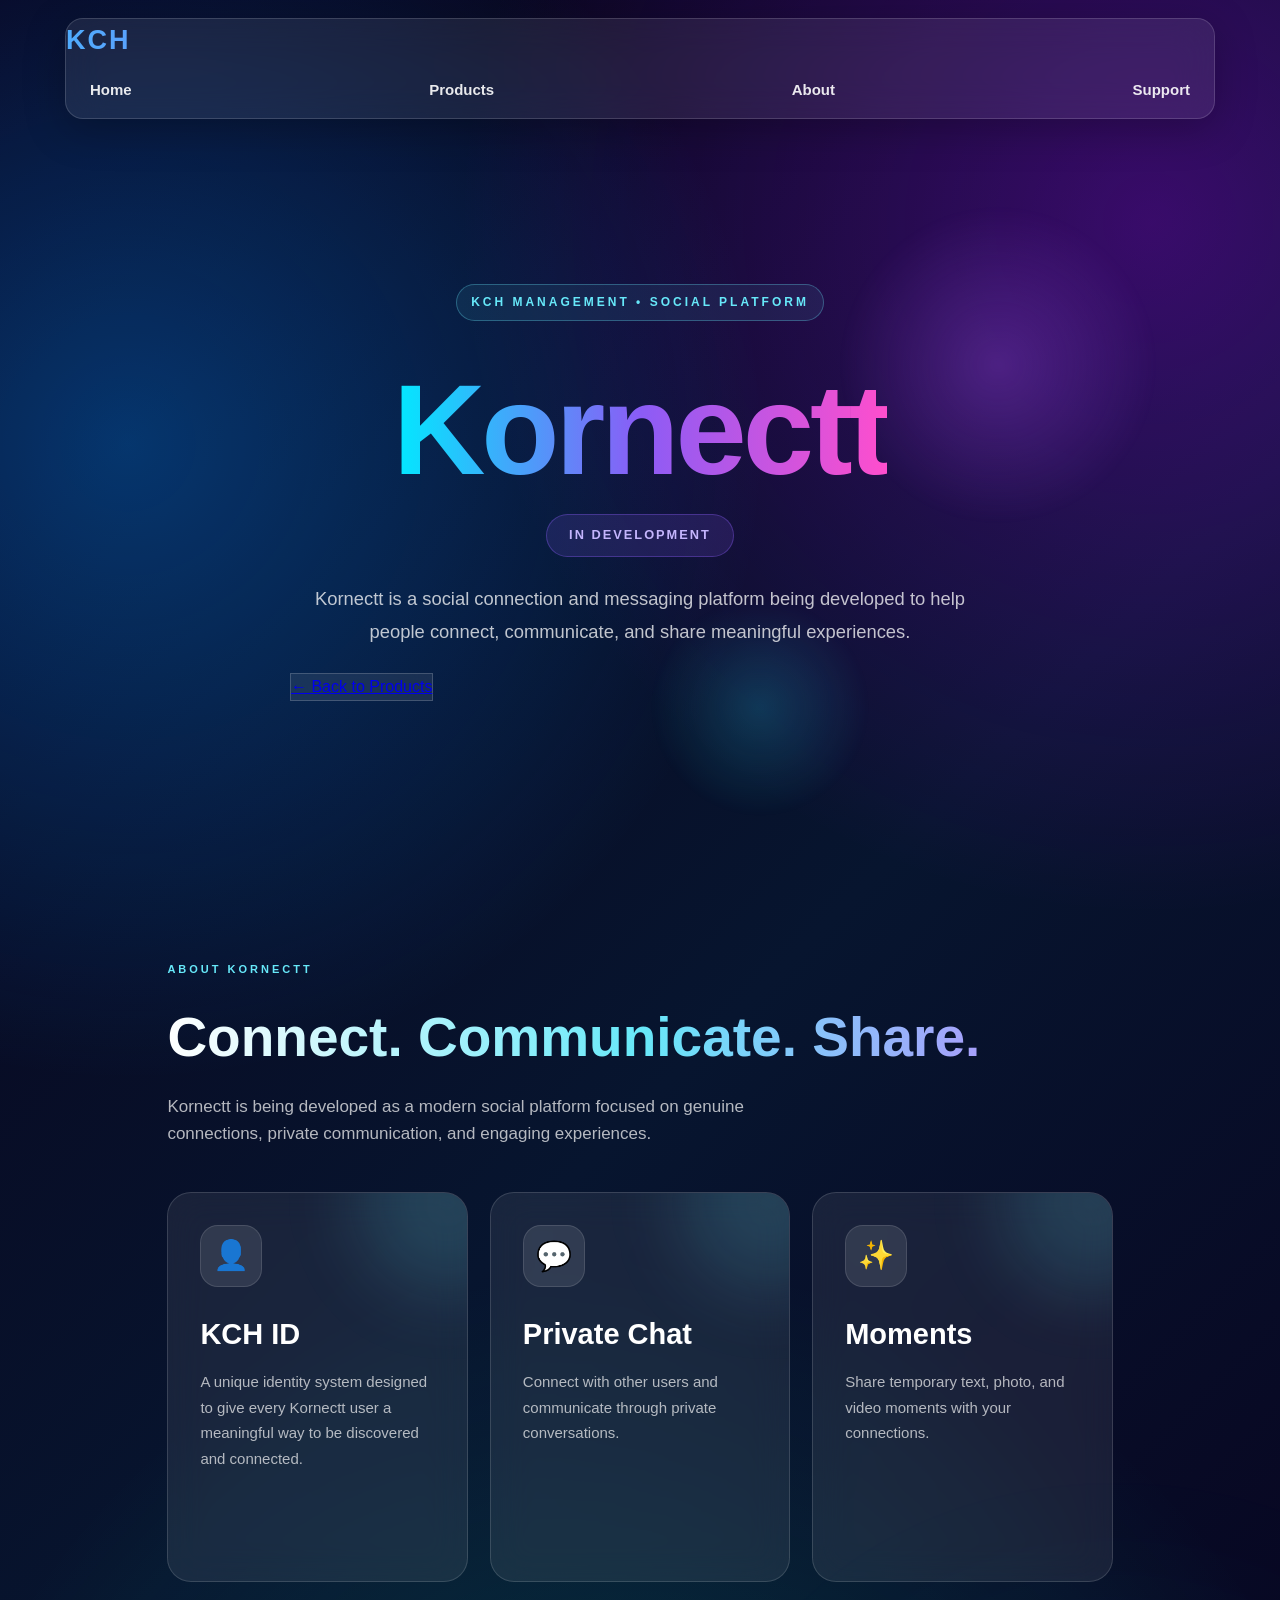
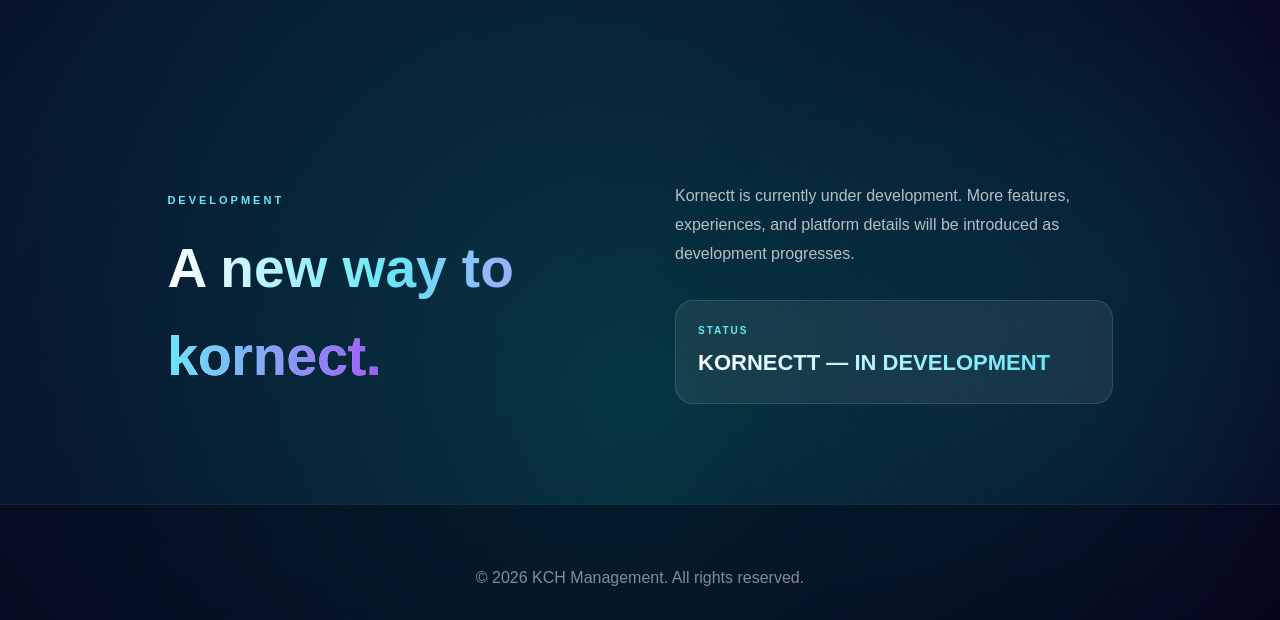
==== kornectt.html @ 22170233 "Add files via upload" ====
<!DOCTYPE html>
<html lang="en">

<head>
    <meta charset="UTF-8">
    <meta name="viewport" content="width=device-width, initial-scale=1.0">

    <title>Kornectt | KCH Management</title>

    <link rel="stylesheet" href="style.css">
</head>

<body>

    <header class="navbar">

        <div class="logo">
            KCH
        </div>

        <nav>
            <a href="index.html#home">Home</a>
            <a href="index.html#products">Products</a>
            <a href="index.html#about">About</a>
            <a href="index.html#support">Support</a>
        </nav>

    </header>


    <main>

        <section class="project-hero">

            <div class="project-content">

                <span class="hero-label">
                    KCH MANAGEMENT • SOCIAL PLATFORM
                </span>

                <h1>
                    <span>Kornectt</span>
                </h1>

                <p class="project-status-large">
                    IN DEVELOPMENT
                </p>

                <p>
                    Kornectt is a social connection and messaging
                    platform being developed to help people connect,
                    communicate, and share meaningful experiences.
                </p>

                <div class="hero-buttons">

                    <a href="index.html#products" class="secondary-button">
                        ← Back to Products
                    </a>

                </div>

            </div>

            <div class="hero-orb orb-one"></div>
            <div class="hero-orb orb-two"></div>

        </section>


        <section class="project-info">

            <div class="section-heading">

                <span class="section-label">
                    ABOUT KORNECTT
                </span>

                <h2>
                    Connect.
                    <span>Communicate. Share.</span>
                </h2>

                <p>
                    Kornectt is being developed as a modern social
                    platform focused on genuine connections,
                    private communication, and engaging experiences.
                </p>

            </div>


            <div class="product-grid">

                <article class="product-card">

                    <div class="product-icon">👤</div>

                    <h3>KCH ID</h3>

                    <p>
                        A unique identity system designed to give
                        every Kornectt user a meaningful way to be
                        discovered and connected.
                    </p>

                </article>


                <article class="product-card">

                    <div class="product-icon">💬</div>

                    <h3>Private Chat</h3>

                    <p>
                        Connect with other users and communicate
                        through private conversations.
                    </p>

                </article>


                <article class="product-card">

                    <div class="product-icon">✨</div>

                    <h3>Moments</h3>

                    <p>
                        Share temporary text, photo, and video
                        moments with your connections.
                    </p>

                </article>

            </div>

        </section>


        <section class="project-development">

            <div class="about-content">

                <div class="about-heading">

                    <span class="section-label">
                        DEVELOPMENT
                    </span>

                    <h2>
                        A new way to
                        <span>kornect.</span>
                    </h2>

                </div>

                <div class="about-text">

                    <p>
                        Kornectt is currently under development.
                        More features, experiences, and platform
                        details will be introduced as development
                        progresses.
                    </p>

                    <div class="about-highlight">

                        <span>STATUS</span>

                        <strong>
                            KORNECTT — IN DEVELOPMENT
                        </strong>

                    </div>

                </div>

            </div>

        </section>

    </main>


    <footer>

        <p>
            © 2026 KCH Management. All rights reserved.
        </p>

    </footer>

</body>

</html>
---- style.css ----
* {
    margin: 0;
    padding: 0;
    box-sizing: border-box;
}

html {
    scroll-behavior: smooth;
}

body {
    font-family: Arial, Helvetica, sans-serif;
    color: #ffffff;
    line-height: 1.6;
    min-height: 100vh;
    overflow-x: hidden;

    background:
        radial-gradient(circle at 10% 20%, rgba(0, 140, 255, 0.35), transparent 30%),
        radial-gradient(circle at 90% 10%, rgba(170, 0, 255, 0.30), transparent 30%),
        radial-gradient(circle at 50% 90%, rgba(0, 255, 200, 0.18), transparent 35%),
        linear-gradient(135deg, #090018, #07152f 50%, #09001c);
}

/* Glass navigation */

header {
    position: fixed;
    top: 18px;
    left: 50%;
    transform: translateX(-50%);
    width: min(1150px, calc(100% - 30px));
    z-index: 1000;

    background: rgba(255, 255, 255, 0.08);
    border: 1px solid rgba(255, 255, 255, 0.15);
    backdrop-filter: blur(18px);
    -webkit-backdrop-filter: blur(18px);

    border-radius: 18px;
    box-shadow: 0 10px 40px rgba(0, 0, 0, 0.25);
}

nav {
    padding: 16px 24px;
    display: flex;
    justify-content: space-between;
    align-items: center;
}

.logo {
    font-size: 27px;
    font-weight: 900;
    letter-spacing: 2px;

    background: linear-gradient(90deg, #4facfe, #a855f7, #22d3ee);
    -webkit-background-clip: text;
    -webkit-text-fill-color: transparent;
}

nav ul {
    list-style: none;
    display: flex;
    gap: 28px;
}

nav a {
    color: rgba(255, 255, 255, 0.9);
    text-decoration: none;
    font-size: 15px;
    font-weight: 600;
    transition: 0.3s;
}

nav a:hover {
    color: #67e8f9;
}

/* Main */

main {
    padding-top: 90px;
}

section {
    width: min(1150px, calc(100% - 40px));
    margin: auto;
    padding: 110px 0;
}

/* Hero */

#home {
    min-height: 90vh;
    display: flex;
    flex-direction: column;
    justify-content: center;
    position: relative;
}

#home::before {
    content: "";
    position: absolute;
    width: 280px;
    height: 280px;
    background: rgba(0, 200, 255, 0.25);
    filter: blur(80px);
    border-radius: 50%;
    right: 5%;
    top: 20%;
    z-index: -1;
}

#home h1 {
    max-width: 850px;
    font-size: clamp(55px, 9vw, 105px);
    line-height: 0.95;
    margin-bottom: 30px;

    background: linear-gradient(
        90deg,
        #ffffff,
        #67e8f9,
        #a855f7,
        #f472b6
    );

    -webkit-background-clip: text;
    -webkit-text-fill-color: transparent;
}

#home p {
    max-width: 650px;
    font-size: 20px;
    color: rgba(255, 255, 255, 0.75);
    margin-bottom: 38px;
}

#home a {
    width: fit-content;
    padding: 15px 27px;
    border-radius: 14px;

    color: #ffffff;
    text-decoration: none;
    font-weight: 700;

    background: linear-gradient(
        135deg,
        #2563eb,
        #7c3aed,
        #db2777
    );

    box-shadow:
        0 10px 30px rgba(124, 58, 237, 0.35);

    transition: 0.3s;
}

#home a:hover {
    transform: translateY(-4px);
    box-shadow:
        0 15px 40px rgba(124, 58, 237, 0.5);
}

/* Headings */

h2 {
    font-size: clamp(36px, 5vw, 55px);
    margin-bottom: 45px;

    background: linear-gradient(
        90deg,
        #ffffff,
        #67e8f9,
        #c084fc
    );

    -webkit-background-clip: text;
    -webkit-text-fill-color: transparent;
}

h3 {
    font-size: 27px;
    margin-bottom: 12px;
}

section p {
    color: rgba(255, 255, 255, 0.7);
}

/* Product cards */

#products {
    display: grid;
    grid-template-columns: repeat(3, 1fr);
    gap: 20px;
}

#products h2 {
    grid-column: 1 / -1;
}

#products > div {
    min-height: 220px;
    padding: 30px;

    border-radius: 22px;

    background: rgba(255, 255, 255, 0.08);
    border: 1px solid rgba(255, 255, 255, 0.14);

    backdrop-filter: blur(16px);
    -webkit-backdrop-filter: blur(16px);

    box-shadow:
        0 20px 50px rgba(0, 0, 0, 0.2);

    transition: 0.35s;
}

#products > div:hover {
    transform: translateY(-8px);

    background: rgba(255, 255, 255, 0.12);

    border-color: rgba(103, 232, 249, 0.4);

    box-shadow:
        0 25px 60px rgba(0, 150, 255, 0.18);
}

/* About and support */

#about,
#support {
    border-radius: 25px;
    margin-bottom: 30px;

    background: rgba(255, 255, 255, 0.055);
    border: 1px solid rgba(255, 255, 255, 0.1);

    backdrop-filter: blur(15px);
    -webkit-backdrop-filter: blur(15px);
}

/* Footer */

footer {
    padding: 35px 20px;
    text-align: center;

    border-top: 1px solid rgba(255, 255, 255, 0.1);

    color: rgba(255, 255, 255, 0.5);
}

/* Mobile */

@media (max-width: 800px) {

    header {
        top: 10px;
    }

    nav {
        padding: 14px 18px;
    }

    nav ul {
        gap: 12px;
    }

    nav a {
        font-size: 12px;
    }

    section {
        width: min(100% - 30px, 650px);
        padding: 80px 0;
    }

    #home {
        min-height: 85vh;
    }

    #home h1 {
        font-size: 58px;
    }

    #home p {
        font-size: 17px;
    }

    #products {
        display: block;
    }

    #products > div {
        margin-bottom: 18px;
    }
}

/* Enhanced Hero */

.hero-content {
    position: relative;
    z-index: 2;
    max-width: 850px;
}

.hero-label {
    display: inline-block;
    margin-bottom: 25px;
    padding: 8px 14px;

    border: 1px solid rgba(103, 232, 249, 0.3);
    border-radius: 100px;

    background: rgba(103, 232, 249, 0.08);

    color: #67e8f9;
    font-size: 12px;
    font-weight: 800;
    letter-spacing: 3px;
}

#home h1 span {
    display: block;

    background: linear-gradient(
        90deg,
        #67e8f9,
        #a855f7,
        #f472b6
    );

    -webkit-background-clip: text;
    -webkit-text-fill-color: transparent;
}

.hero-buttons {
    display: flex;
    gap: 15px;
    flex-wrap: wrap;
}

.hero-buttons a {
    margin: 0 !important;
}

.primary-button {
    background: linear-gradient(
        135deg,
        #2563eb,
        #7c3aed,
        #db2777
    ) !important;
}

.secondary-button {
    background: rgba(255, 255, 255, 0.08) !important;

    border: 1px solid rgba(255, 255, 255, 0.18);

    backdrop-filter: blur(10px);
    -webkit-backdrop-filter: blur(10px);
}

.secondary-button:hover {
    background: rgba(255, 255, 255, 0.14) !important;
}

/* Decorative glowing orbs */

.hero-orb {
    position: absolute;
    border-radius: 50%;
    pointer-events: none;
    filter: blur(2px);
}

.orb-one {
    width: 320px;
    height: 320px;

    right: 5%;
    top: 15%;

    background: radial-gradient(
        circle,
        rgba(168, 85, 247, 0.28),
        transparent 70%
    );
}

.orb-two {
    width: 220px;
    height: 220px;

    right: 30%;
    bottom: 5%;

    background: radial-gradient(
        circle,
        rgba(34, 211, 238, 0.2),
        transparent 70%
    );
}

/* Mobile hero */

@media (max-width: 800px) {

    .hero-label {
        font-size: 10px;
        letter-spacing: 2px;
    }

    .hero-buttons {
        width: 100%;
    }

    .hero-buttons a {
        width: 100%;
        text-align: center;
    }

    .orb-one {
        right: -100px;
    }
}

/* Products Section */

#products {
    display: block;
}

.section-heading {
    margin-bottom: 45px;
}

.section-label {
    display: inline-block;
    margin-bottom: 14px;

    color: #67e8f9;
    font-size: 11px;
    font-weight: 800;
    letter-spacing: 3px;
}

.section-heading h2 {
    margin-bottom: 12px;
}

.section-heading p {
    max-width: 600px;
    font-size: 17px;
}

.product-grid {
    display: grid;
    grid-template-columns: repeat(3, 1fr);
    gap: 22px;
}

.product-card {
    position: relative;
    min-height: 390px;
    padding: 32px;

    display: flex;
    flex-direction: column;

    border-radius: 24px;

    background: rgba(255, 255, 255, 0.075);
    border: 1px solid rgba(255, 255, 255, 0.14);

    backdrop-filter: blur(18px);
    -webkit-backdrop-filter: blur(18px);

    overflow: hidden;

    transition:
        transform 0.35s ease,
        border-color 0.35s ease,
        box-shadow 0.35s ease;
}

.product-card::before {
    content: "";

    position: absolute;
    width: 180px;
    height: 180px;

    top: -80px;
    right: -70px;

    border-radius: 50%;

    background: rgba(103, 232, 249, 0.15);
    filter: blur(35px);

    pointer-events: none;
}

.product-card:hover {
    transform: translateY(-10px);

    border-color: rgba(103, 232, 249, 0.4);

    box-shadow:
        0 25px 60px rgba(0, 150, 255, 0.18);
}

.product-icon {
    width: 62px;
    height: 62px;

    display: flex;
    align-items: center;
    justify-content: center;

    margin-bottom: 24px;

    border-radius: 18px;

    background: rgba(255, 255, 255, 0.1);

    border: 1px solid rgba(255, 255, 255, 0.12);

    font-size: 29px;
}

.product-status {
    width: fit-content;

    margin-bottom: 15px;
    padding: 6px 11px;

    border-radius: 100px;

    background: rgba(103, 232, 249, 0.1);

    border: 1px solid rgba(103, 232, 249, 0.25);

    color: #67e8f9;

    font-size: 10px;
    font-weight: 800;
    letter-spacing: 1.5px;
}

.product-status.coming-soon {
    color: #c084fc;

    background: rgba(192, 132, 252, 0.1);

    border-color: rgba(192, 132, 252, 0.25);
}

.product-card h3 {
    font-size: 29px;
    margin-bottom: 12px;
}

.product-card p {
    font-size: 15px;
    line-height: 1.7;

    color: rgba(255, 255, 255, 0.68);
}

.product-link {
    margin-top: auto;

    width: fit-content;

    color: #ffffff;
    text-decoration: none;

    font-weight: 700;
    font-size: 14px;

    transition: 0.3s;
}

.product-link:hover {
    color: #67e8f9;
    transform: translateX(4px);
}

.product-link.disabled {
    color: rgba(255, 255, 255, 0.35);
    cursor: default;
}

.product-link.disabled:hover {
    color: rgba(255, 255, 255, 0.35);
    transform: none;
}

/* Mobile Products */

@media (max-width: 900px) {

    .product-grid {
        grid-template-columns: 1fr;
    }

    .product-card {
        min-height: 330px;
    }
} 

/* About Section */

#about {
    position: relative;
    overflow: hidden;

    padding: 75px;

    background:
        linear-gradient(
            135deg,
            rgba(37, 99, 235, 0.12),
            rgba(168, 85, 247, 0.08),
            rgba(34, 211, 238, 0.06)
        ),
        rgba(255, 255, 255, 0.055);

    border: 1px solid rgba(255, 255, 255, 0.12);

    border-radius: 30px;

    backdrop-filter: blur(18px);
    -webkit-backdrop-filter: blur(18px);
}

#about::after {
    content: "";

    position: absolute;

    width: 300px;
    height: 300px;

    right: -120px;
    bottom: -150px;

    border-radius: 50%;

    background: rgba(168, 85, 247, 0.18);

    filter: blur(70px);

    pointer-events: none;
}

.about-content {
    position: relative;
    z-index: 2;

    display: grid;
    grid-template-columns: 1fr 1fr;

    gap: 70px;

    align-items: center;
}

.about-heading h2 {
    margin-bottom: 0;
}

.about-heading h2 span {
    display: block;

    background: linear-gradient(
        90deg,
        #67e8f9,
        #a855f7,
        #f472b6
    );

    -webkit-background-clip: text;
    -webkit-text-fill-color: transparent;
}

.about-text {
    display: flex;
    flex-direction: column;
    gap: 22px;
}

.about-text p {
    font-size: 16px;
    line-height: 1.8;
}

.about-highlight {
    margin-top: 10px;
    padding: 22px;

    border-radius: 18px;

    background: rgba(255, 255, 255, 0.07);

    border: 1px solid rgba(255, 255, 255, 0.12);
}

.about-highlight span {
    display: block;

    margin-bottom: 6px;

    color: #67e8f9;

    font-size: 10px;
    font-weight: 800;
    letter-spacing: 2px;
}

.about-highlight strong {
    font-size: 22px;

    background: linear-gradient(
        90deg,
        #ffffff,
        #67e8f9
    );

    -webkit-background-clip: text;
    -webkit-text-fill-color: transparent;
}

/* Mobile About */

@media (max-width: 800px) {

    #about {
        padding: 45px 25px;
    }

    .about-content {
        grid-template-columns: 1fr;
        gap: 35px;
    }

    .about-heading h2 {
        font-size: 38px;
    }
}

/* Support Section */

#support {
    position: relative;
    overflow: hidden;

    padding: 75px;

    background:
        linear-gradient(
            135deg,
            rgba(168, 85, 247, 0.1),
            rgba(37, 99, 235, 0.08),
            rgba(34, 211, 238, 0.05)
        ),
        rgba(255, 255, 255, 0.055);

    border: 1px solid rgba(255, 255, 255, 0.12);

    border-radius: 30px;

    backdrop-filter: blur(18px);
    -webkit-backdrop-filter: blur(18px);
}

.support-content {
    display: grid;
    grid-template-columns: 1fr 0.8fr;
    gap: 70px;
    align-items: center;
}

.support-heading h2 {
    margin-bottom: 20px;
}

.support-heading h2 span {
    display: block;

    background: linear-gradient(
        90deg,
        #67e8f9,
        #a855f7,
        #f472b6
    );

    -webkit-background-clip: text;
    -webkit-text-fill-color: transparent;
}

.support-heading p {
    max-width: 580px;
    font-size: 17px;
    line-height: 1.8;
}

.support-card {
    padding: 35px;

    border-radius: 24px;

    background: rgba(255, 255, 255, 0.08);

    border: 1px solid rgba(255, 255, 255, 0.14);

    backdrop-filter: blur(15px);
    -webkit-backdrop-filter: blur(15px);

    box-shadow:
        0 20px 50px rgba(0, 0, 0, 0.18);

    transition: 0.3s;
}

.support-card:hover {
    transform: translateY(-6px);

    border-color: rgba(103, 232, 249, 0.35);
}

.support-icon {
    width: 58px;
    height: 58px;

    display: flex;
    align-items: center;
    justify-content: center;

    margin-bottom: 22px;

    border-radius: 17px;

    background: linear-gradient(
        135deg,
        #2563eb,
        #7c3aed
    );

    font-size: 25px;
}

.support-card h3 {
    font-size: 27px;
    margin-bottom: 10px;
}

.support-card p {
    margin-bottom: 22px;
    line-height: 1.7;
}

.support-status {
    display: inline-block;

    padding: 7px 12px;

    border-radius: 100px;

    background: rgba(192, 132, 252, 0.1);

    border: 1px solid rgba(192, 132, 252, 0.25);

    color: #c084fc;

    font-size: 10px;
    font-weight: 800;
    letter-spacing: 1.5px;
}

/* Mobile Support */

@media (max-width: 800px) {

    #support {
        padding: 45px 25px;
    }

    .support-content {
        grid-template-columns: 1fr;
        gap: 35px;
    }
}

/* ================================
   KCH RUN PROJECT PAGE
================================ */

.project-hero {
    min-height: 85vh;
    display: flex;
    align-items: center;
    justify-content: center;
    text-align: center;
    position: relative;
    overflow: hidden;
    padding: 120px 8% 80px;
}

.project-content {
    max-width: 850px;
    position: relative;
    z-index: 2;
}

.project-content h1 {
    font-size: clamp(4rem, 10vw, 8rem);
    margin: 20px 0;
    line-height: 1;
    letter-spacing: -4px;
}

.project-content h1 span {
    background: linear-gradient(
        90deg,
        #00eaff,
        #8b5cf6,
        #ff4ecd
    );
    -webkit-background-clip: text;
    -webkit-text-fill-color: transparent;
}

.project-content > p:not(.project-status-large) {
    max-width: 700px;
    margin: 25px auto;
    font-size: 1.15rem;
    line-height: 1.8;
    color: rgba(255, 255, 255, 0.75);
}

.project-status-large {
    display: inline-block;
    padding: 10px 22px;
    border-radius: 50px;
    background: rgba(139, 92, 246, 0.15);
    border: 1px solid rgba(139, 92, 246, 0.35);
    color: #c4b5fd;
    font-size: 0.8rem;
    font-weight: 700;
    letter-spacing: 2px;
}

.project-info {
    padding: 100px 8%;
    position: relative;
}

.project-development {
    padding: 100px 8%;
    position: relative;
}

.project-development::before {
    content: "";
    position: absolute;
    width: 500px;
    height: 500px;
    background: rgba(0, 234, 255, 0.08);
    filter: blur(120px);
    border-radius: 50%;
    top: 0;
    right: -150px;
    pointer-events: none;
}


/* PROJECT PAGE MOBILE */

@media (max-width: 768px) {

    .project-hero {
        min-height: 80vh;
        padding: 120px 6% 70px;
    }

    .project-content h1 {
        font-size: 4.5rem;
        letter-spacing: -2px;
    }

    .project-content > p:not(.project-status-large) {
        font-size: 1rem;
    }

    .project-info,
    .project-development {
        padding: 70px 6%;
    }

}

/* ================================
   LEGAL PAGES
================================ */

.legal-page {
    min-height: 85vh;
    padding: 140px 8% 100px;
    position: relative;
}

.legal-content {
    max-width: 900px;
    margin: 0 auto;
}

.legal-content h1 {
    font-size: clamp(3.5rem, 7vw, 6rem);
    line-height: 1;
    margin: 20px 0;
    letter-spacing: -3px;
}

.legal-content h1 span {
    background: linear-gradient(
        90deg,
        #00eaff,
        #8b5cf6,
        #ff4ecd
    );
    -webkit-background-clip: text;
    -webkit-text-fill-color: transparent;
}

.legal-updated {
    color: rgba(255, 255, 255, 0.5);
    margin-bottom: 60px;
}

.legal-section {
    padding: 30px 0;
    border-bottom: 1px solid rgba(255, 255, 255, 0.08);
}

.legal-section h2 {
    font-size: 1.5rem;
    margin-bottom: 15px;
}

.legal-section p {
    color: rgba(255, 255, 255, 0.7);
    line-height: 1.8;
    font-size: 1rem;
}

.legal-back {
    display: inline-block;
    margin-top: 45px;
}


@media (max-width: 768px) {

    .legal-page {
        padding: 120px 6% 70px;
    }

    .legal-content h1 {
        font-size: 3.5rem;
    }

    .legal-updated {
        margin-bottom: 35px;
    }

    .legal-section {
        padding: 25px 0;
    }

}

/* ================================
   FOOTER
================================ */

footer {
    padding: 60px 8% 30px;
    border-top: 1px solid rgba(255, 255, 255, 0.08);
    background: rgba(5, 5, 20, 0.45);
    backdrop-filter: blur(20px);
    -webkit-backdrop-filter: blur(20px);
}

.footer-content {
    max-width: 1200px;
    margin: 0 auto;
    display: flex;
    justify-content: space-between;
    align-items: center;
    gap: 40px;
}

.footer-brand p {
    margin-top: 12px;
    color: rgba(255, 255, 255, 0.5);
    font-size: 0.9rem;
}

.footer-links {
    display: flex;
    gap: 30px;
}

.footer-links a {
    color: rgba(255, 255, 255, 0.65);
    text-decoration: none;
    font-size: 0.9rem;
    transition: 0.3s ease;
}

.footer-links a:hover {
    color: #00eaff;
}

.footer-bottom {
    max-width: 1200px;
    margin: 45px auto 0;
    padding-top: 25px;
    border-top: 1px solid rgba(255, 255, 255, 0.06);
}

.footer-bottom p {
    margin: 0;
    color: rgba(255, 255, 255, 0.35);
    font-size: 0.8rem;
}


/* FOOTER MOBILE */

@media (max-width: 768px) {

    footer {
        padding: 50px 6% 25px;
    }

    .footer-content {
        flex-direction: column;
        align-items: flex-start;
    }

    .footer-links {
        flex-direction: column;
        gap: 15px;
    }

    .footer-bottom {
        margin-top: 35px;
    }

}
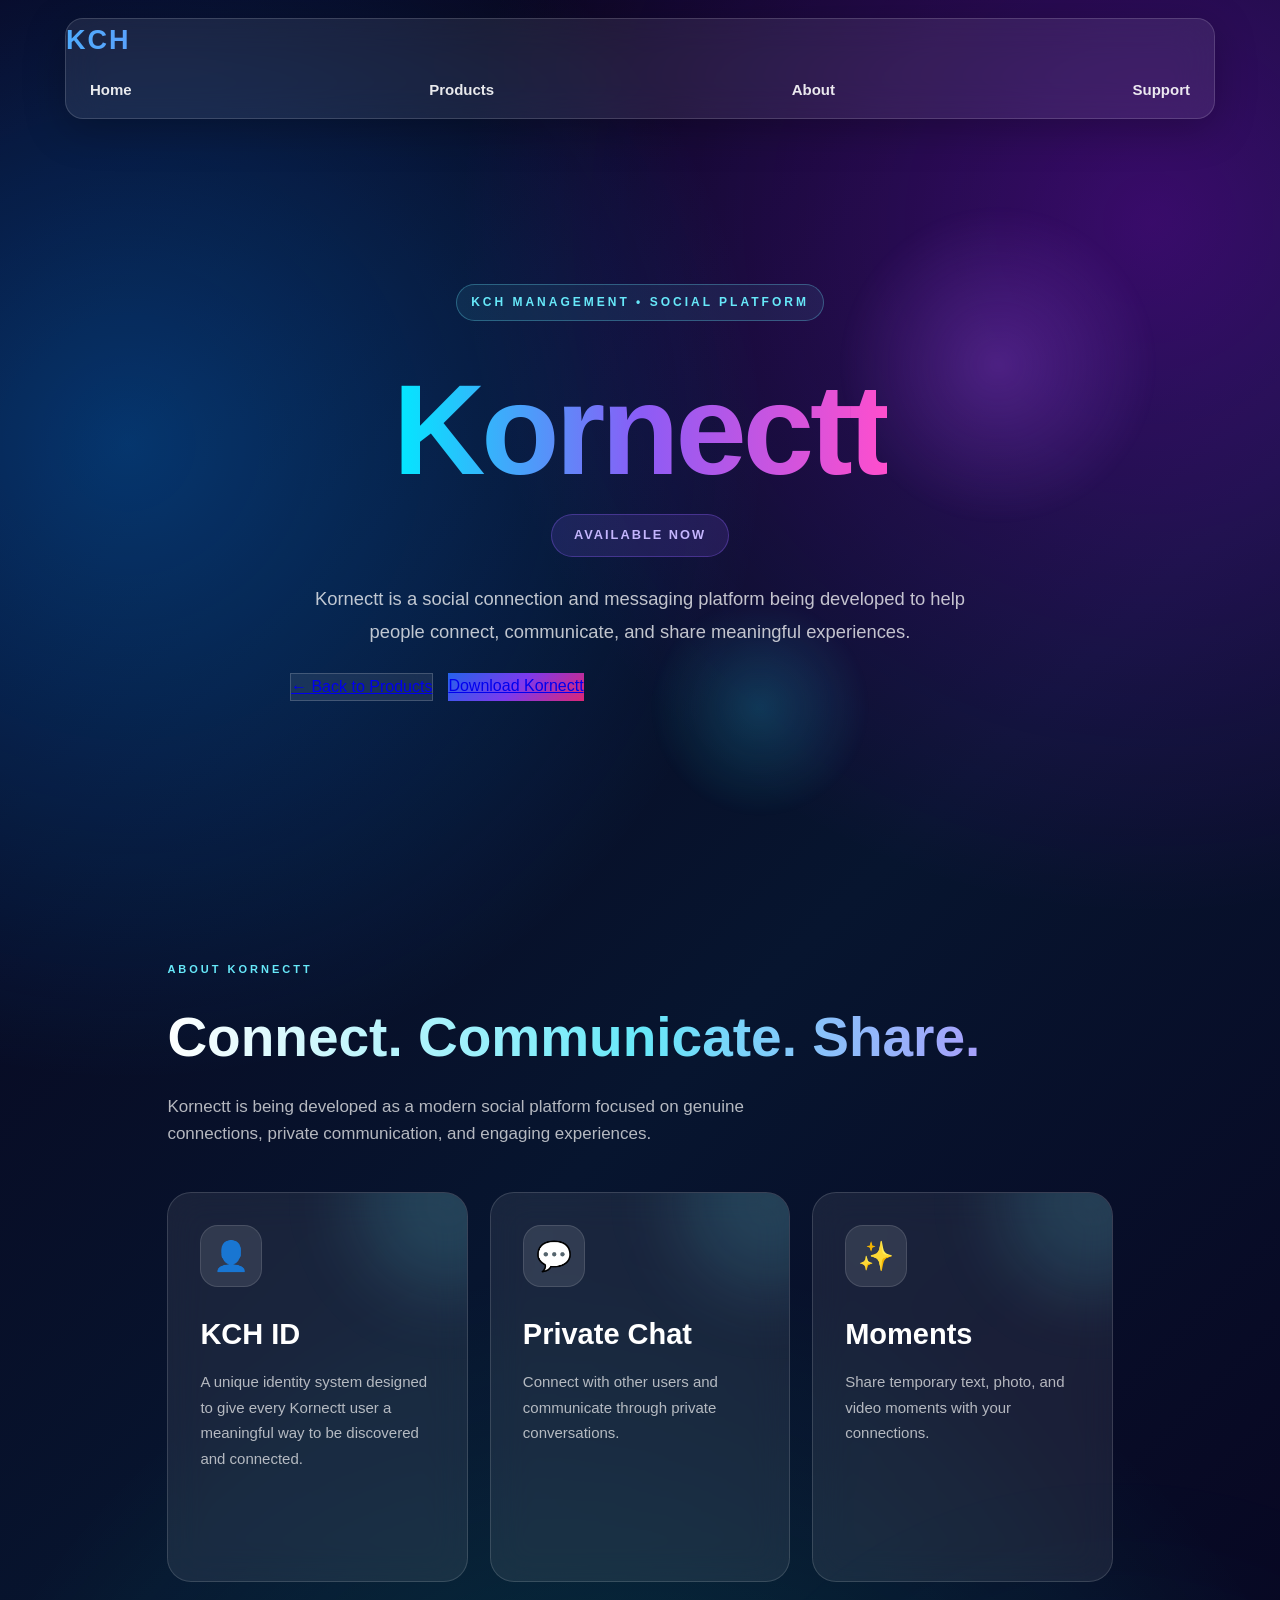
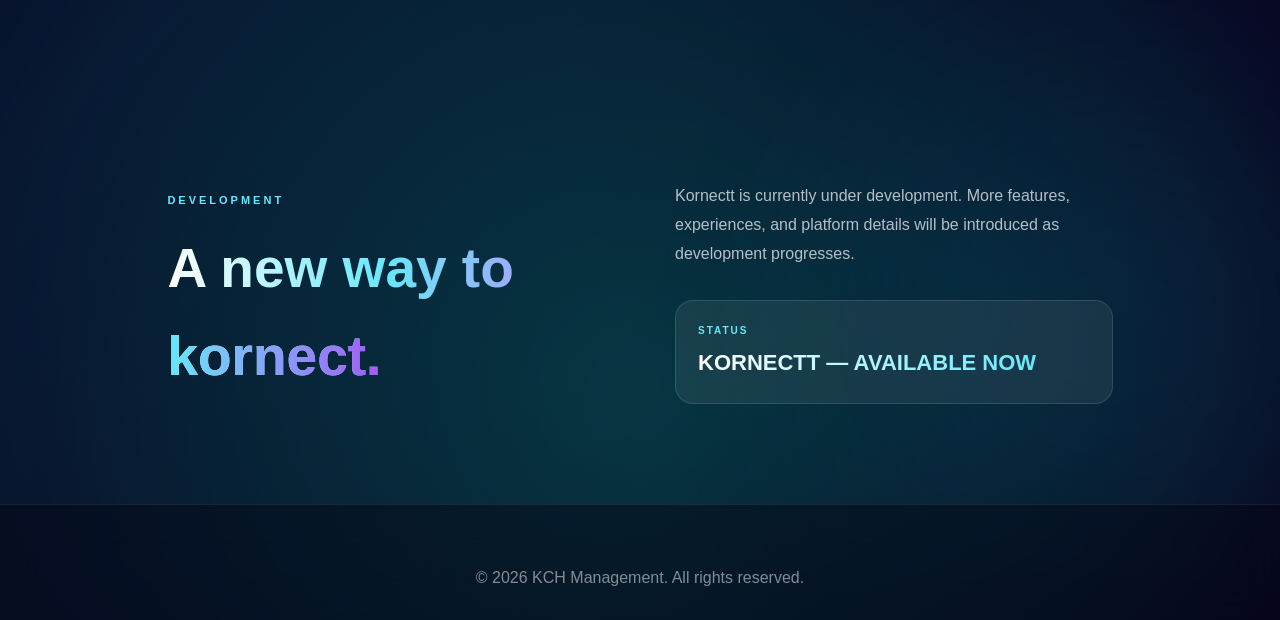
==== commit 773f8338: "Add Kornectt download button" ====
--- a/kornectt.html
+++ b/kornectt.html
@@ -43,8 +43,8 @@
                 </h1>
 
                 <p class="project-status-large">
-                    IN DEVELOPMENT
-                </p>
+    AVAILABLE NOW
+</p>
 
                 <p>
                     Kornectt is a social connection and messaging
@@ -54,12 +54,16 @@
 
                 <div class="hero-buttons">
 
-                    <a href="index.html#products" class="secondary-button">
-                        ← Back to Products
-                    </a>
-
-                </div>
-
+    <a href="index.html#products" class="secondary-button">
+        ← Back to Products
+    </a>
+
+    <a href="https://github.com/KachyOk/KCH-Management/releases/download/v1.0.0/app-release.apk"
+   class="primary-button">
+    Download Kornectt
+</a>
+
+</div>
             </div>
 
             <div class="hero-orb orb-one"></div>
@@ -169,9 +173,9 @@
 
                         <span>STATUS</span>
 
-                        <strong>
-                            KORNECTT — IN DEVELOPMENT
-                        </strong>
+                       <strong>
+    KORNECTT — AVAILABLE NOW
+</strong>
 
                     </div>
 
